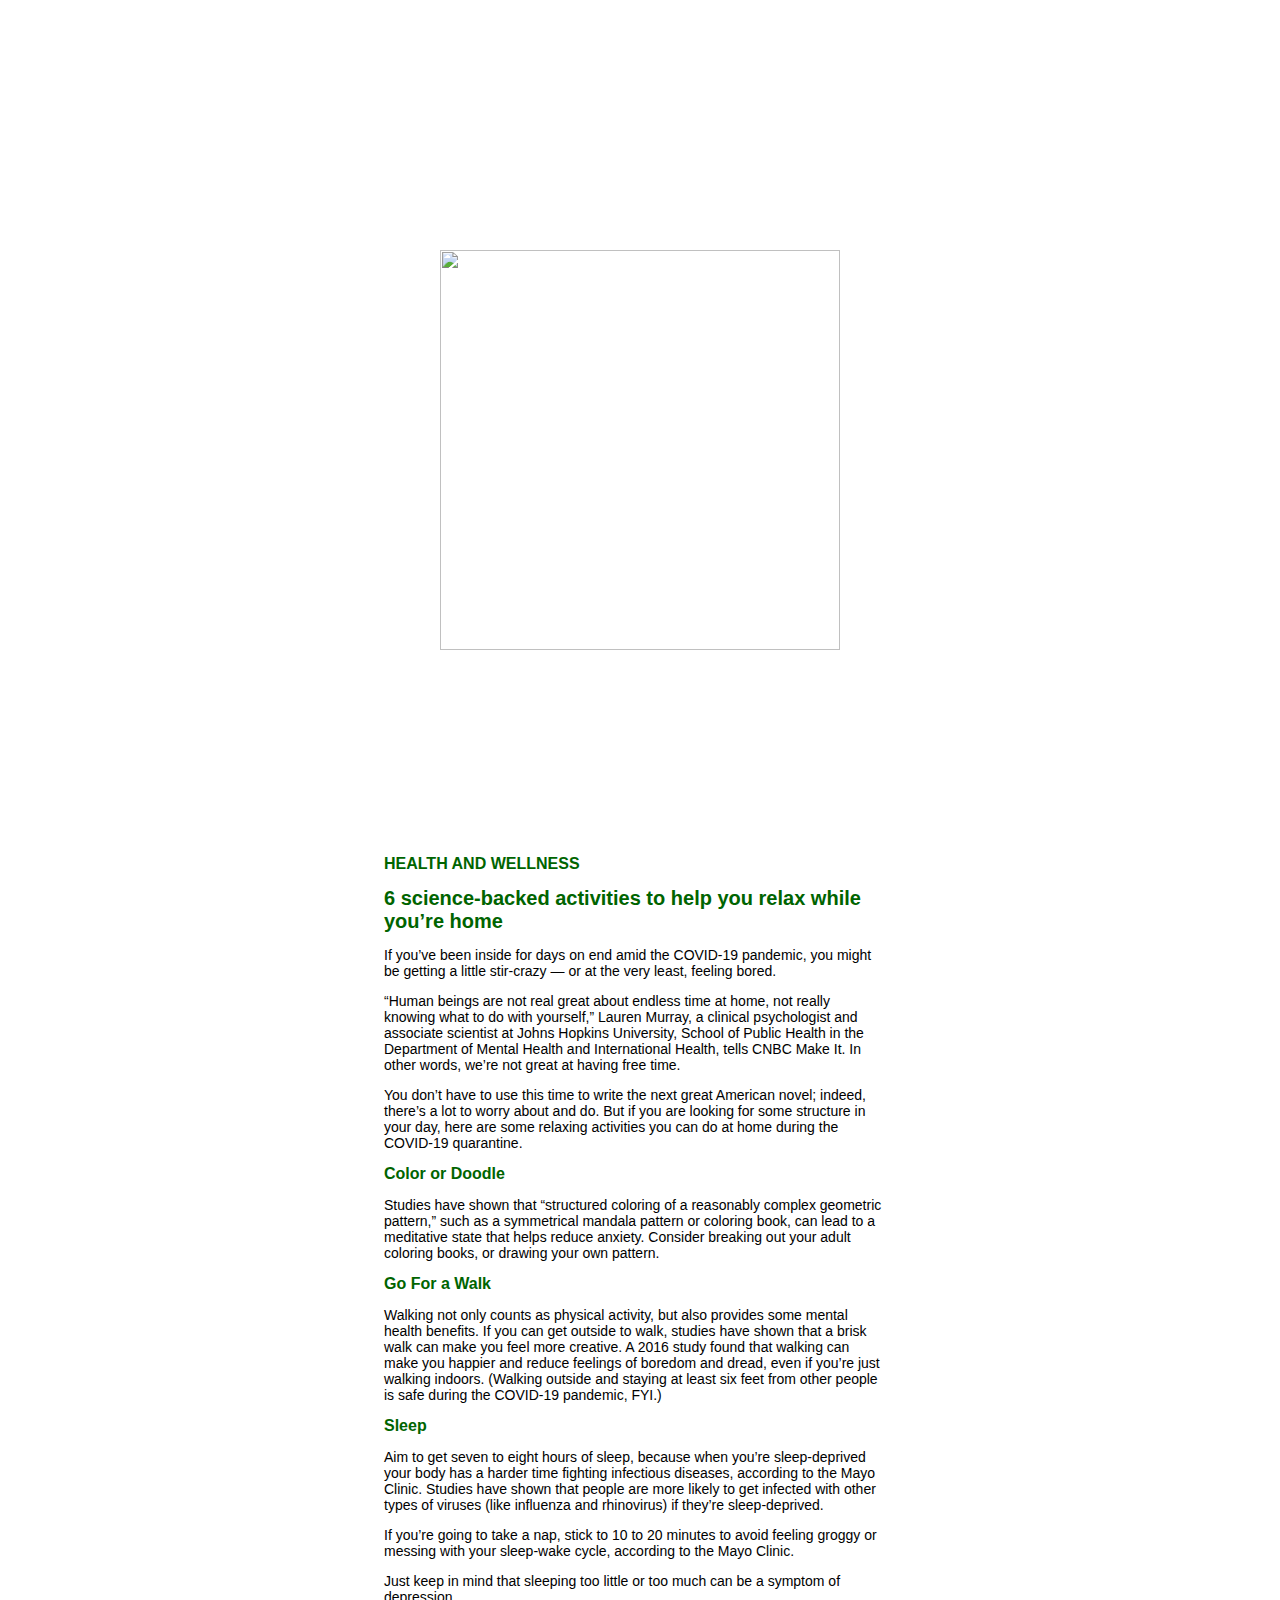
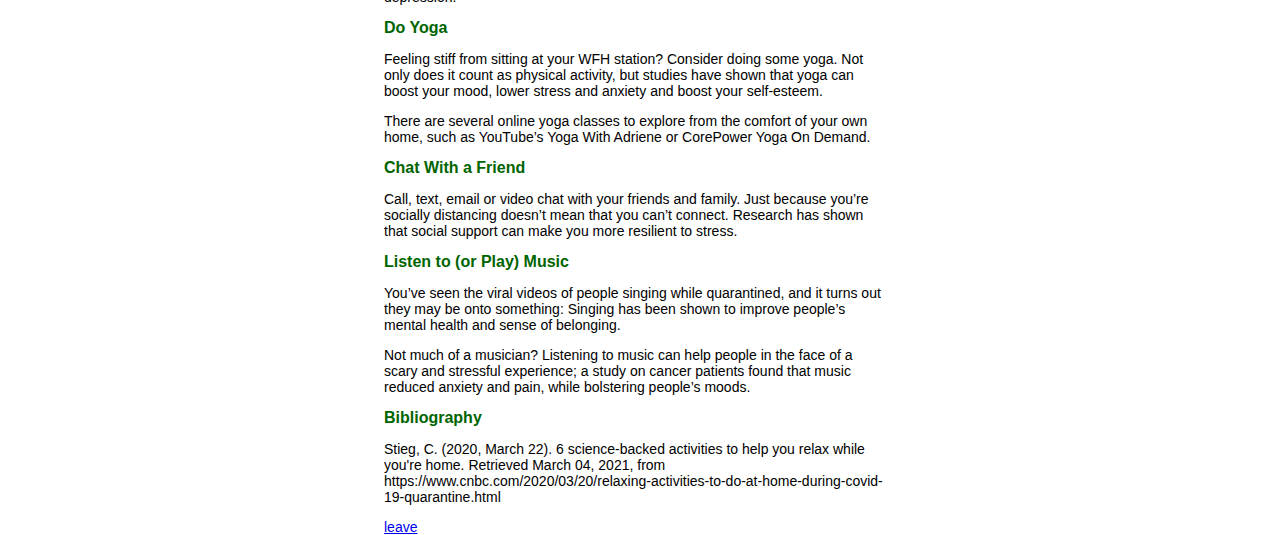
==== bookshelf.html @ bae4f6e3 "Add files via upload" ====
<!DOCTYPE html>
<html lang="en">
<head>
	<meta charset="UTF-8">
	<meta name="viewport" content="width=device-width, initial-scale=1.0">
	<title>aisha's bookshelf</title>
	<link href="paragraph.css" rel="stylesheet" type="text/css">
	<style>
	 p {
	 	text-align: left;
	 }
	</style>
</head>
<body>
	<img src="plant.gif" class="centered" width="400" height="400">

<div class="square">

<div class="subtitles">HEALTH AND WELLNESS</div>

<p> <div class="titles">6 science-backed activities to help you relax while you’re home</div>

<p> If you’ve been inside for days on end amid the COVID-19 pandemic, you might be getting a little stir-crazy — or at the very least, feeling bored. </p>

<p>“Human beings are not real great about endless time at home, not really knowing what to do with yourself,” Lauren Murray, a clinical psychologist and associate scientist at Johns Hopkins University, School of Public Health in the Department of Mental Health and International Health, tells CNBC Make It. In other words, we’re not great at having free time. </p>

<p> You don’t have to use this time to write the next great American novel; indeed, there’s a lot to worry about and do. But if you are looking for some structure in your day, here are some relaxing activities you can do at home during the COVID-19 quarantine. </p>

<div class="subtitles">Color or Doodle</div>

<p> Studies have shown that “structured coloring of a reasonably complex geometric pattern,” such as a symmetrical mandala pattern or coloring book, can lead to a meditative state that helps reduce anxiety. Consider breaking out your adult coloring books, or drawing your own pattern. </p>

<div class="subtitles">Go For a Walk</div>

<p> Walking not only counts as physical activity, but also provides some mental health benefits. If you can get outside to walk, studies have shown that a brisk walk can make you feel more creative. A 2016 study found that walking can make you happier and reduce feelings of boredom and dread, even if you’re just walking indoors. (Walking outside and staying at least six feet from other people is safe during the COVID-19 pandemic, FYI.) </p>

<div class="subtitles">Sleep</div>

<p>Aim to get seven to eight hours of sleep, because when you’re sleep-deprived your body has a harder time fighting infectious diseases, according to the Mayo Clinic. Studies have shown that people are more likely to get infected with other types of viruses (like influenza and rhinovirus) if they’re sleep-deprived.

<p>If you’re going to take a nap, stick to 10 to 20 minutes to avoid feeling groggy or messing with your sleep-wake cycle, according to the Mayo Clinic.</p>

<p>Just keep in mind that sleeping too little or too much can be a symptom of depression. </p>

<div class="subtitles">Do Yoga</div>

<p> Feeling stiff from sitting at your WFH station? Consider doing some yoga. Not only does it count as physical activity, but studies have shown that yoga can boost your mood, lower stress and anxiety and boost your self-esteem. </p>

<p> There are several online yoga classes to explore from the comfort of your own home, such as YouTube’s Yoga With Adriene or CorePower Yoga On Demand. </p> 

<div class="subtitles">Chat With a Friend</div>

<p> Call, text, email or video chat with your friends and family. Just because you’re socially distancing doesn’t mean that you can’t connect. Research has shown that social support can make you more resilient to stress. </p>

<div class="subtitles">Listen to (or Play) Music</div>

<p> You’ve seen the viral videos of people singing while quarantined, and it turns out they may be onto something: Singing has been shown to improve people’s mental health and sense of belonging. </p>

<p> Not much of a musician? Listening to music can help people in the face of a scary and stressful experience; a study on cancer patients found that music reduced anxiety and pain, while bolstering people’s moods. </p>

<div class="subtitles">Bibliography</div>
<p> Stieg, C. (2020, March 22). 6 science-backed activities to help you relax while you're home. Retrieved March 04, 2021, from https://www.cnbc.com/2020/03/20/relaxing-activities-to-do-at-home-during-covid-19-quarantine.html </p>

<p> <a href="index.html">leave</a></p>

</div>
---- paragraph.css ----
body {background-color: white;}
p
{
	font-family: helvetica;
	font-size: 14px;
	color: black;
}
.square {
	background-color: transparent;
	width: 500px;
	height: 1000px;
	position: absolute;
	top: 95%;
	left: 30%;
}
.titles {
	font-family: helvetica;
	font-size: 20px;
	font-weight:bolder;
	color: #006400;
}
.subtitles {
	font-family: helvetica;
	font-size: 16px;
	color: #006400;
	font-weight: bold;
}
.centered {
  position: absolute;
  top: 50%;
  left:50%;
  transform: translate(-50%, -50%);
}
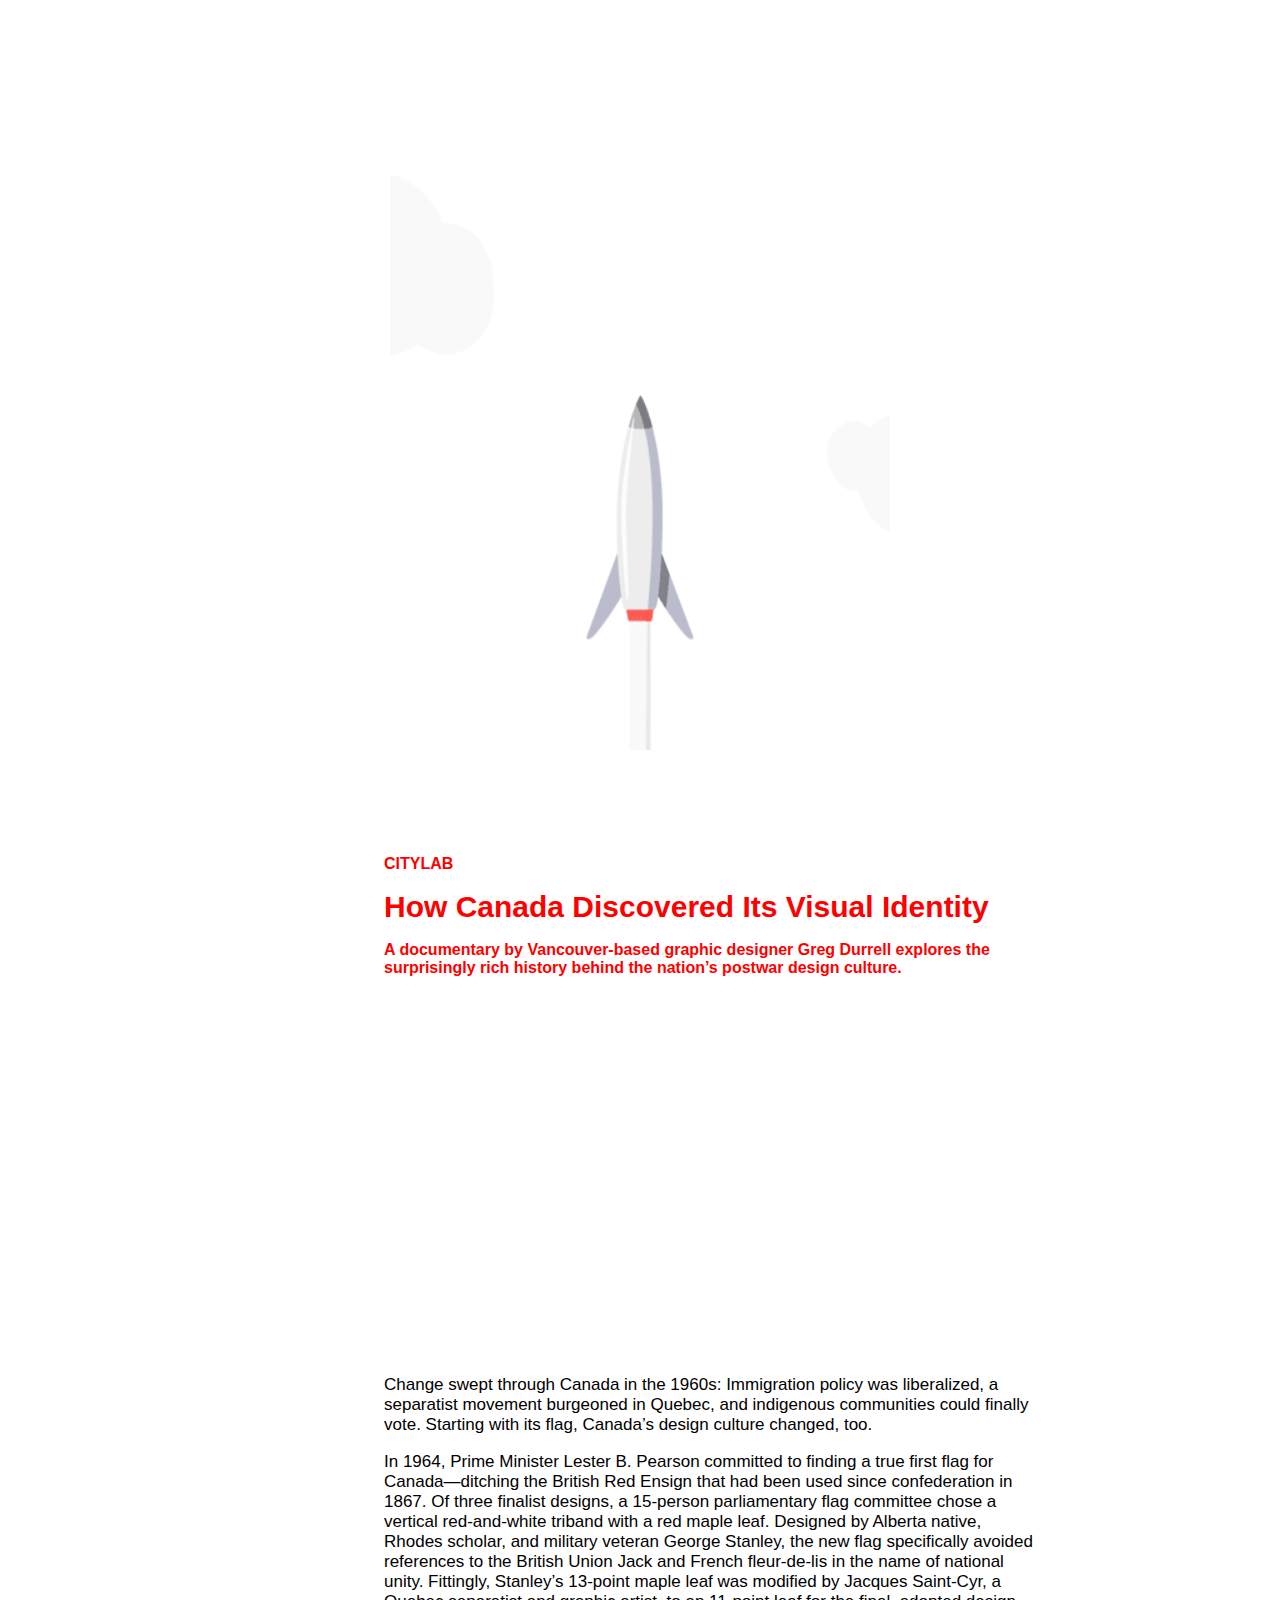
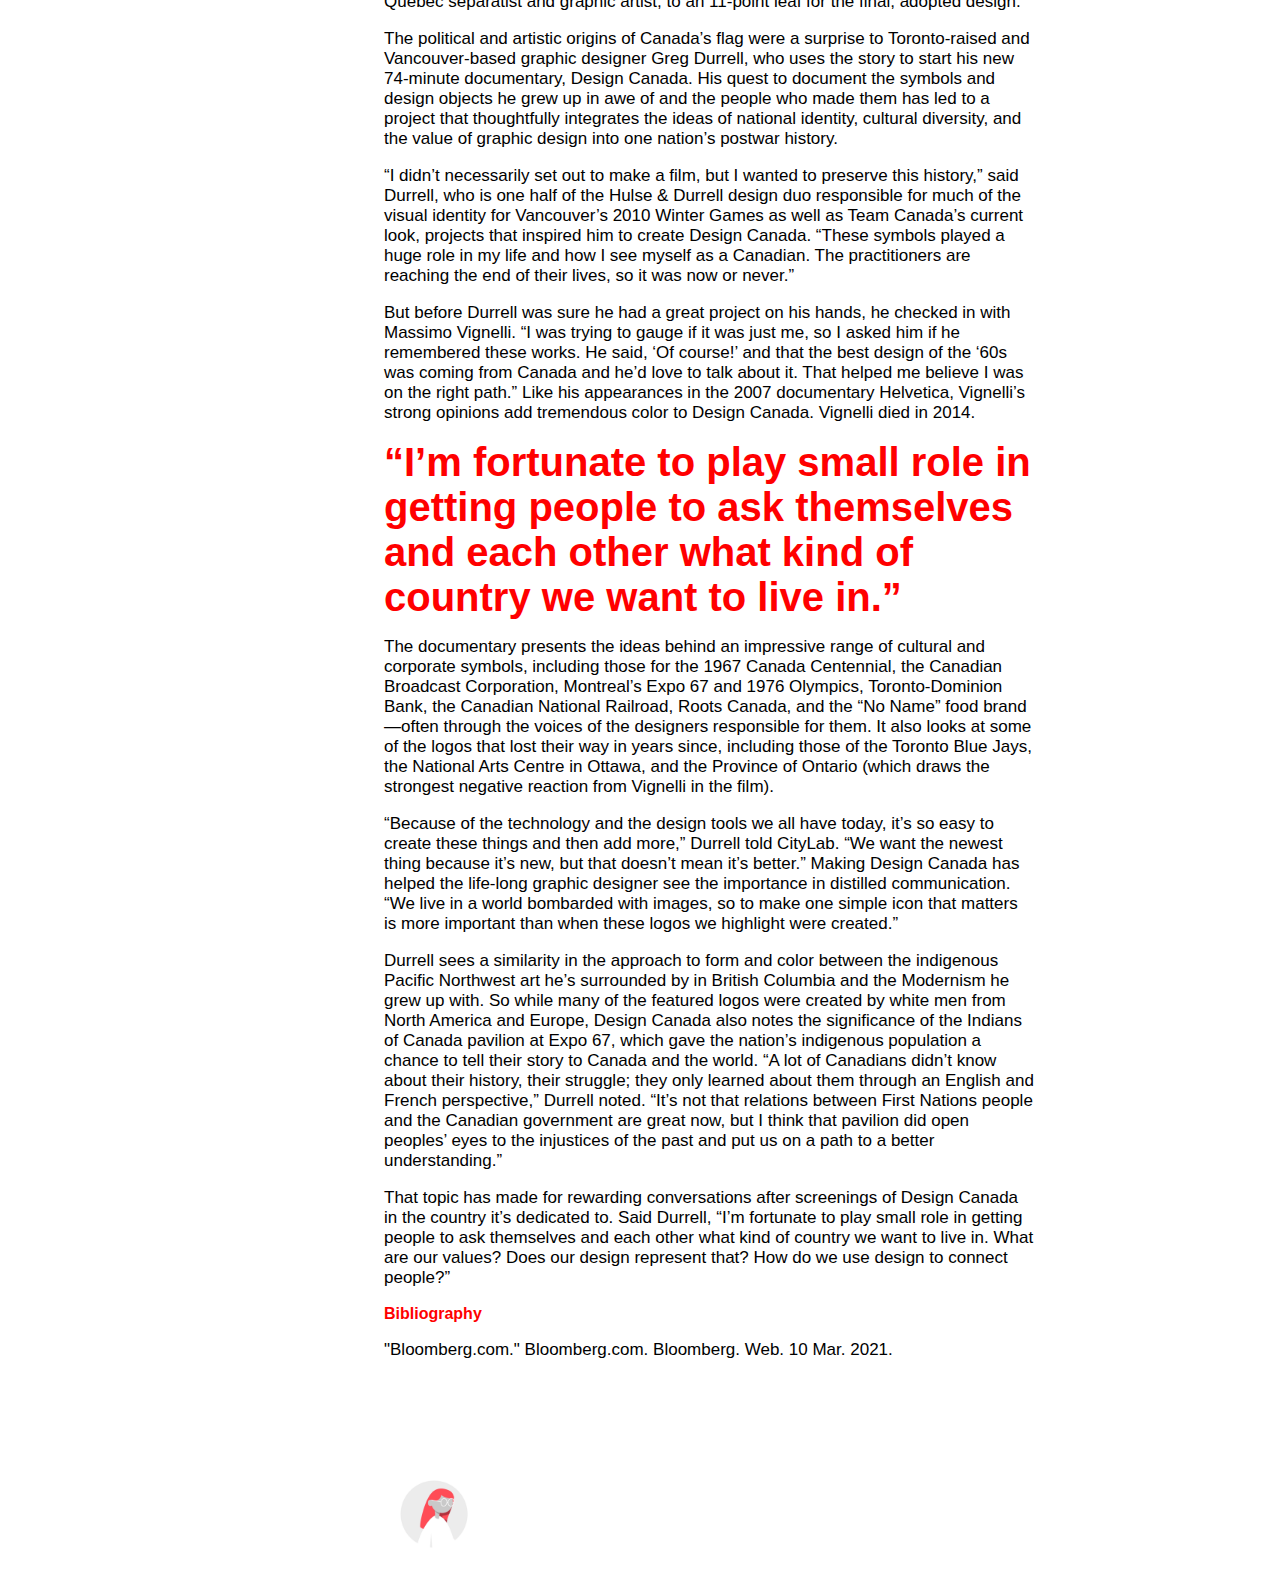
==== commit 7fa637ae: "Add files via upload" ====
--- a/bookshelf.html
+++ b/bookshelf.html
@@ -3,7 +3,7 @@
 <head>
 	<meta charset="UTF-8">
 	<meta name="viewport" content="width=device-width, initial-scale=1.0">
-	<title>aisha's bookshelf</title>
+	<title>openingpage</title>
 	<link href="paragraph.css" rel="stylesheet" type="text/css">
 	<style>
 	 p {
@@ -12,56 +12,45 @@
 	</style>
 </head>
 <body>
-	<img src="plant.gif" class="centered" width="400" height="400">
+	<img src="rocket.gif" class="centered" width="500" height="600">
 
 <div class="square">
 
-<div class="subtitles">HEALTH AND WELLNESS</div>
+<div class="subtitles">CITYLAB</div>
 
-<p> <div class="titles">6 science-backed activities to help you relax while you’re home</div>
+<p> <div class="titles">How Canada Discovered Its Visual Identity</div>
 
-<p> If you’ve been inside for days on end amid the COVID-19 pandemic, you might be getting a little stir-crazy — or at the very least, feeling bored. </p>
+<p><div class="subtitles">A documentary by Vancouver-based graphic designer Greg Durrell explores the surprisingly rich history behind the nation’s postwar design culture.</div></p>
 
-<p>“Human beings are not real great about endless time at home, not really knowing what to do with yourself,” Lauren Murray, a clinical psychologist and associate scientist at Johns Hopkins University, School of Public Health in the Department of Mental Health and International Health, tells CNBC Make It. In other words, we’re not great at having free time. </p>
+<iframe title="vimeo-player" src="https://player.vimeo.com/video/263571655" width="640" height="360" frameborder="0" allowfullscreen></iframe>
 
-<p> You don’t have to use this time to write the next great American novel; indeed, there’s a lot to worry about and do. But if you are looking for some structure in your day, here are some relaxing activities you can do at home during the COVID-19 quarantine. </p>
+<p> Change swept through Canada in the 1960s: Immigration policy was liberalized, a separatist movement burgeoned in Quebec, and indigenous communities could finally vote. Starting with its flag, Canada’s design culture changed, too.</p>
 
-<div class="subtitles">Color or Doodle</div>
+<p>In 1964, Prime Minister Lester B. Pearson committed to finding a true first flag for Canada—ditching the British Red Ensign that had been used since confederation in 1867. Of three finalist designs, a 15-person parliamentary flag committee chose a vertical red-and-white triband with a red maple leaf. Designed by Alberta native, Rhodes scholar, and military veteran George Stanley, the new flag specifically avoided references to the British Union Jack and French fleur-de-lis in the name of national unity. Fittingly, Stanley’s 13-point maple leaf was modified by Jacques Saint-Cyr, a Quebec separatist and graphic artist, to an 11-point leaf for the final, adopted design.</p>
 
-<p> Studies have shown that “structured coloring of a reasonably complex geometric pattern,” such as a symmetrical mandala pattern or coloring book, can lead to a meditative state that helps reduce anxiety. Consider breaking out your adult coloring books, or drawing your own pattern. </p>
+<p> The political and artistic origins of Canada’s flag were a surprise to Toronto-raised and Vancouver-based graphic designer Greg Durrell, who uses the story to start his new 74-minute documentary, Design Canada. His quest to document the symbols and design objects he grew up in awe of and the people who made them has led to a project that thoughtfully integrates the ideas of national identity, cultural diversity, and the value of graphic design into one nation’s postwar history.</p>
 
-<div class="subtitles">Go For a Walk</div>
+<p> “I didn’t necessarily set out to make a film, but I wanted to preserve this history,” said Durrell, who is one half of the Hulse & Durrell design duo responsible for much of the visual identity for Vancouver’s 2010 Winter Games as well as Team Canada’s current look, projects that inspired him to create Design Canada. “These symbols played a huge role in my life and how I see myself as a Canadian. The practitioners are reaching the end of their lives, so it was now or never.”</p>
 
-<p> Walking not only counts as physical activity, but also provides some mental health benefits. If you can get outside to walk, studies have shown that a brisk walk can make you feel more creative. A 2016 study found that walking can make you happier and reduce feelings of boredom and dread, even if you’re just walking indoors. (Walking outside and staying at least six feet from other people is safe during the COVID-19 pandemic, FYI.) </p>
+<p> But before Durrell was sure he had a great project on his hands, he checked in with Massimo Vignelli. “I was trying to gauge if it was just me, so I asked him if he remembered these works. He said, ‘Of course!’ and that the best design of the ‘60s was coming from Canada and he’d love to talk about it. That helped me believe I was on the right path.” Like his appearances in the 2007 documentary Helvetica, Vignelli’s strong opinions add tremendous color to Design Canada. Vignelli died in 2014.</p>
 
-<div class="subtitles">Sleep</div>
+<div class="largetext">“I’m fortunate to play small role in getting people to ask themselves and each other what kind of country we want to live in.”</div>
 
-<p>Aim to get seven to eight hours of sleep, because when you’re sleep-deprived your body has a harder time fighting infectious diseases, according to the Mayo Clinic. Studies have shown that people are more likely to get infected with other types of viruses (like influenza and rhinovirus) if they’re sleep-deprived.
+<p>The documentary presents the ideas behind an impressive range of cultural and corporate symbols, including those for the 1967 Canada Centennial, the Canadian Broadcast Corporation, Montreal’s Expo 67 and 1976 Olympics, Toronto-Dominion Bank, the Canadian National Railroad, Roots Canada, and the “No Name” food brand—often through the voices of the designers responsible for them. It also looks at some of the logos that lost their way in years since, including those of the Toronto Blue Jays, the National Arts Centre in Ottawa, and the Province of Ontario (which draws the strongest negative reaction from Vignelli in the film).</p>
 
-<p>If you’re going to take a nap, stick to 10 to 20 minutes to avoid feeling groggy or messing with your sleep-wake cycle, according to the Mayo Clinic.</p>
+<p>“Because of the technology and the design tools we all have today, it’s so easy to create these things and then add more,” Durrell told CityLab. “We want the newest thing because it’s new, but that doesn’t mean it’s better.” Making Design Canada has helped the life-long graphic designer see the importance in distilled communication. “We live in a world bombarded with images, so to make one simple icon that matters is more important than when these logos we highlight were created.”</p>
 
-<p>Just keep in mind that sleeping too little or too much can be a symptom of depression. </p>
+<p>Durrell sees a similarity in the approach to form and color between the indigenous Pacific Northwest art he’s surrounded by in British Columbia and the Modernism he grew up with. So while many of the featured logos were created by white men from North America and Europe, Design Canada also notes the significance of the Indians of Canada pavilion at Expo 67, which gave the nation’s indigenous population a chance to tell their story to Canada and the world. “A lot of Canadians didn’t know about their history, their struggle; they only learned about them through an English and French perspective,” Durrell noted. “It’s not that relations between First Nations people and the Canadian government are great now, but I think that pavilion did open peoples’ eyes to the injustices of the past and put us on a path to a better understanding.”</p>
 
-<div class="subtitles">Do Yoga</div>
 
-<p> Feeling stiff from sitting at your WFH station? Consider doing some yoga. Not only does it count as physical activity, but studies have shown that yoga can boost your mood, lower stress and anxiety and boost your self-esteem. </p>
-
-<p> There are several online yoga classes to explore from the comfort of your own home, such as YouTube’s Yoga With Adriene or CorePower Yoga On Demand. </p> 
-
-<div class="subtitles">Chat With a Friend</div>
-
-<p> Call, text, email or video chat with your friends and family. Just because you’re socially distancing doesn’t mean that you can’t connect. Research has shown that social support can make you more resilient to stress. </p>
-
-<div class="subtitles">Listen to (or Play) Music</div>
-
-<p> You’ve seen the viral videos of people singing while quarantined, and it turns out they may be onto something: Singing has been shown to improve people’s mental health and sense of belonging. </p>
-
-<p> Not much of a musician? Listening to music can help people in the face of a scary and stressful experience; a study on cancer patients found that music reduced anxiety and pain, while bolstering people’s moods. </p>
+<p>That topic has made for rewarding conversations after screenings of Design Canada in the country it’s dedicated to. Said Durrell, “I’m fortunate to play small role in getting people to ask themselves and each other what kind of country we want to live in. What are our values? Does our design represent that? How do we use design to connect people?”</p>
 
 <div class="subtitles">Bibliography</div>
-<p> Stieg, C. (2020, March 22). 6 science-backed activities to help you relax while you're home. Retrieved March 04, 2021, from https://www.cnbc.com/2020/03/20/relaxing-activities-to-do-at-home-during-covid-19-quarantine.html </p>
 
-<p> <a href="index.html">leave</a></p>
+<p> "Bloomberg.com." Bloomberg.com. Bloomberg. Web. 10 Mar. 2021.</p>
+
+
+<div class="home"><a href="home.html"><img src="home.gif" class="centered" width="150" height="150"></a> </p>
 
 </div>
 	--- a/paragraph.css
+++ b/paragraph.css
@@ -2,12 +2,12 @@
 p
 {
 	font-family: helvetica;
-	font-size: 14px;
+	font-size: 17px;
 	color: black;
 }
 .square {
 	background-color: transparent;
-	width: 500px;
+	width: 650px;
 	height: 1000px;
 	position: absolute;
 	top: 95%;
@@ -15,14 +15,14 @@
 }
 .titles {
 	font-family: helvetica;
-	font-size: 20px;
+	font-size: 30px;
 	font-weight:bolder;
-	color: #006400;
+	color: #FF0000;
 }
 .subtitles {
 	font-family: helvetica;
 	font-size: 16px;
-	color: #006400;
+	color: #FF0000;
 	font-weight: bold;
 }
 .centered {
@@ -30,4 +30,15 @@
   top: 50%;
   left:50%;
   transform: translate(-50%, -50%);
+}
+.largetext {
+	font-family: helvetica;
+	font-size: 40px;
+	font-weight:bolder;
+	color: #FF0000;
+}
+.home {
+	position:absolute;
+	left: 50px;
+	top: 2250px;
 }